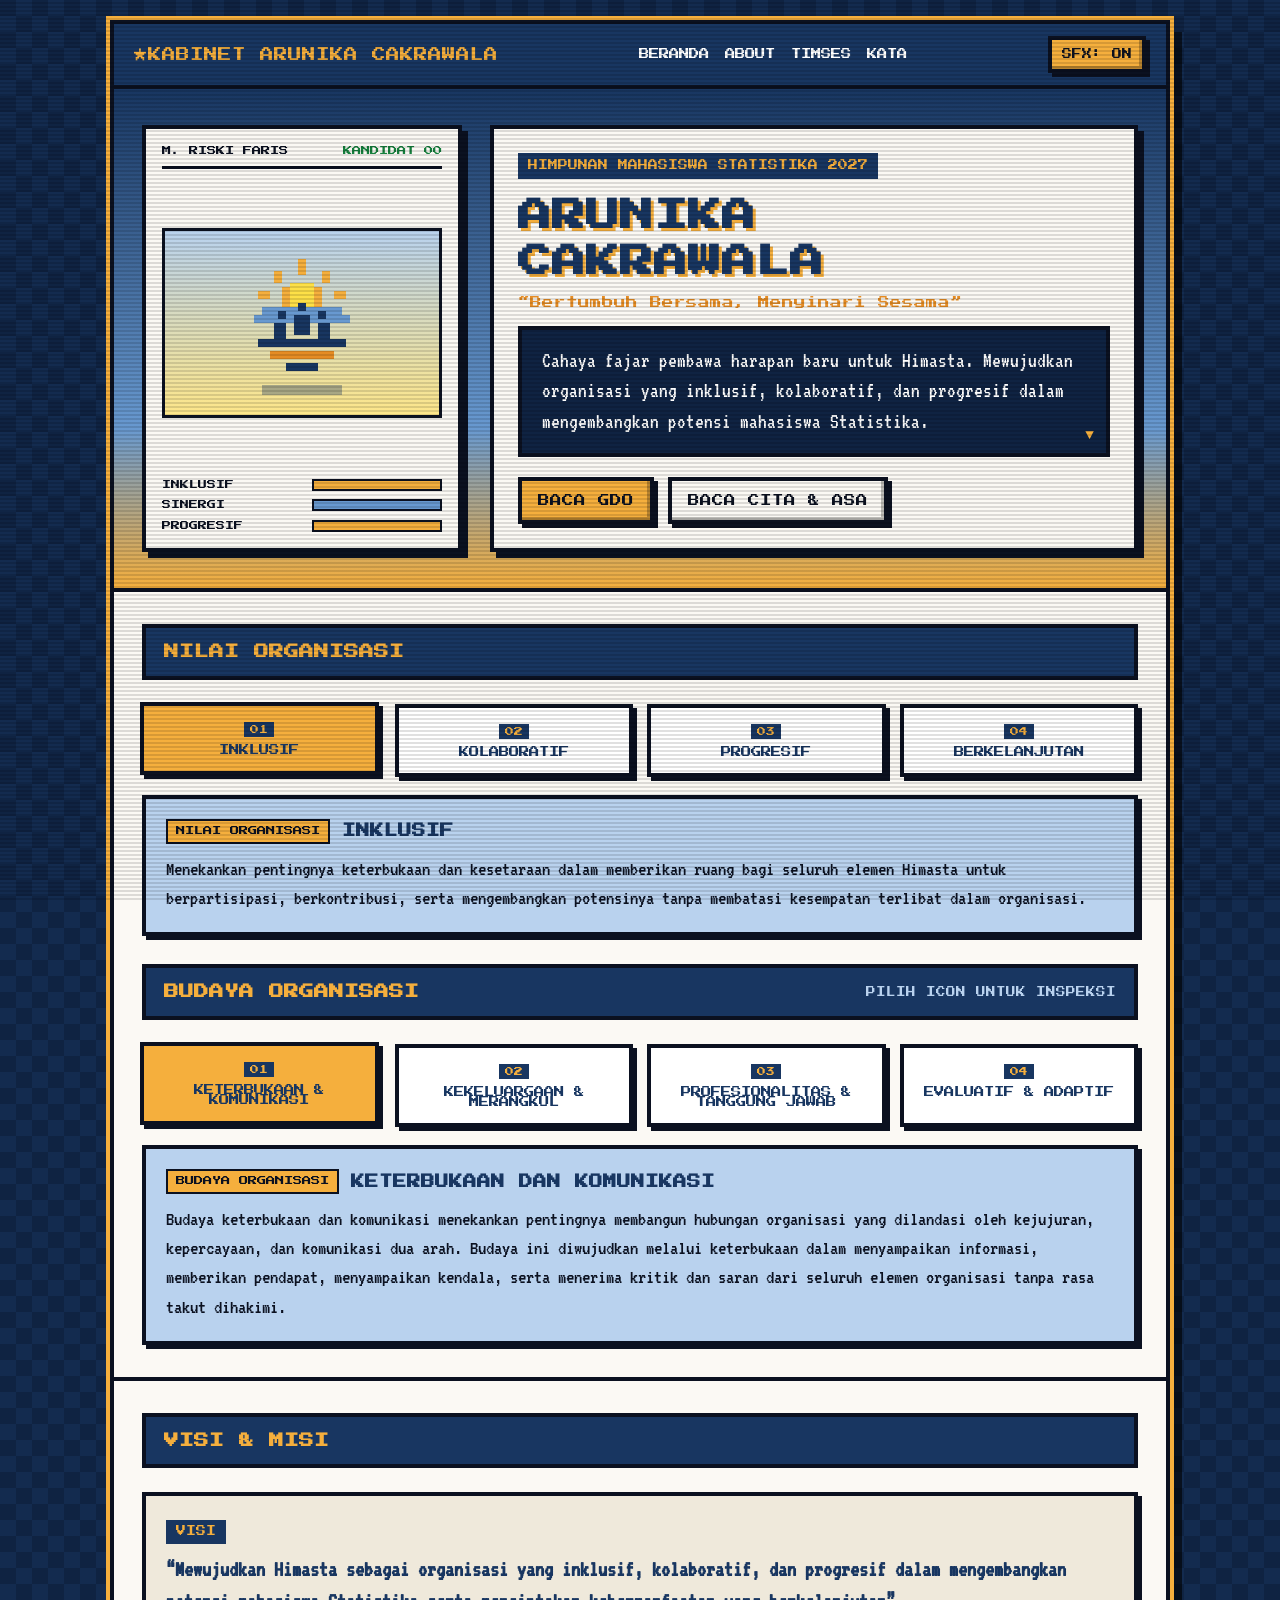
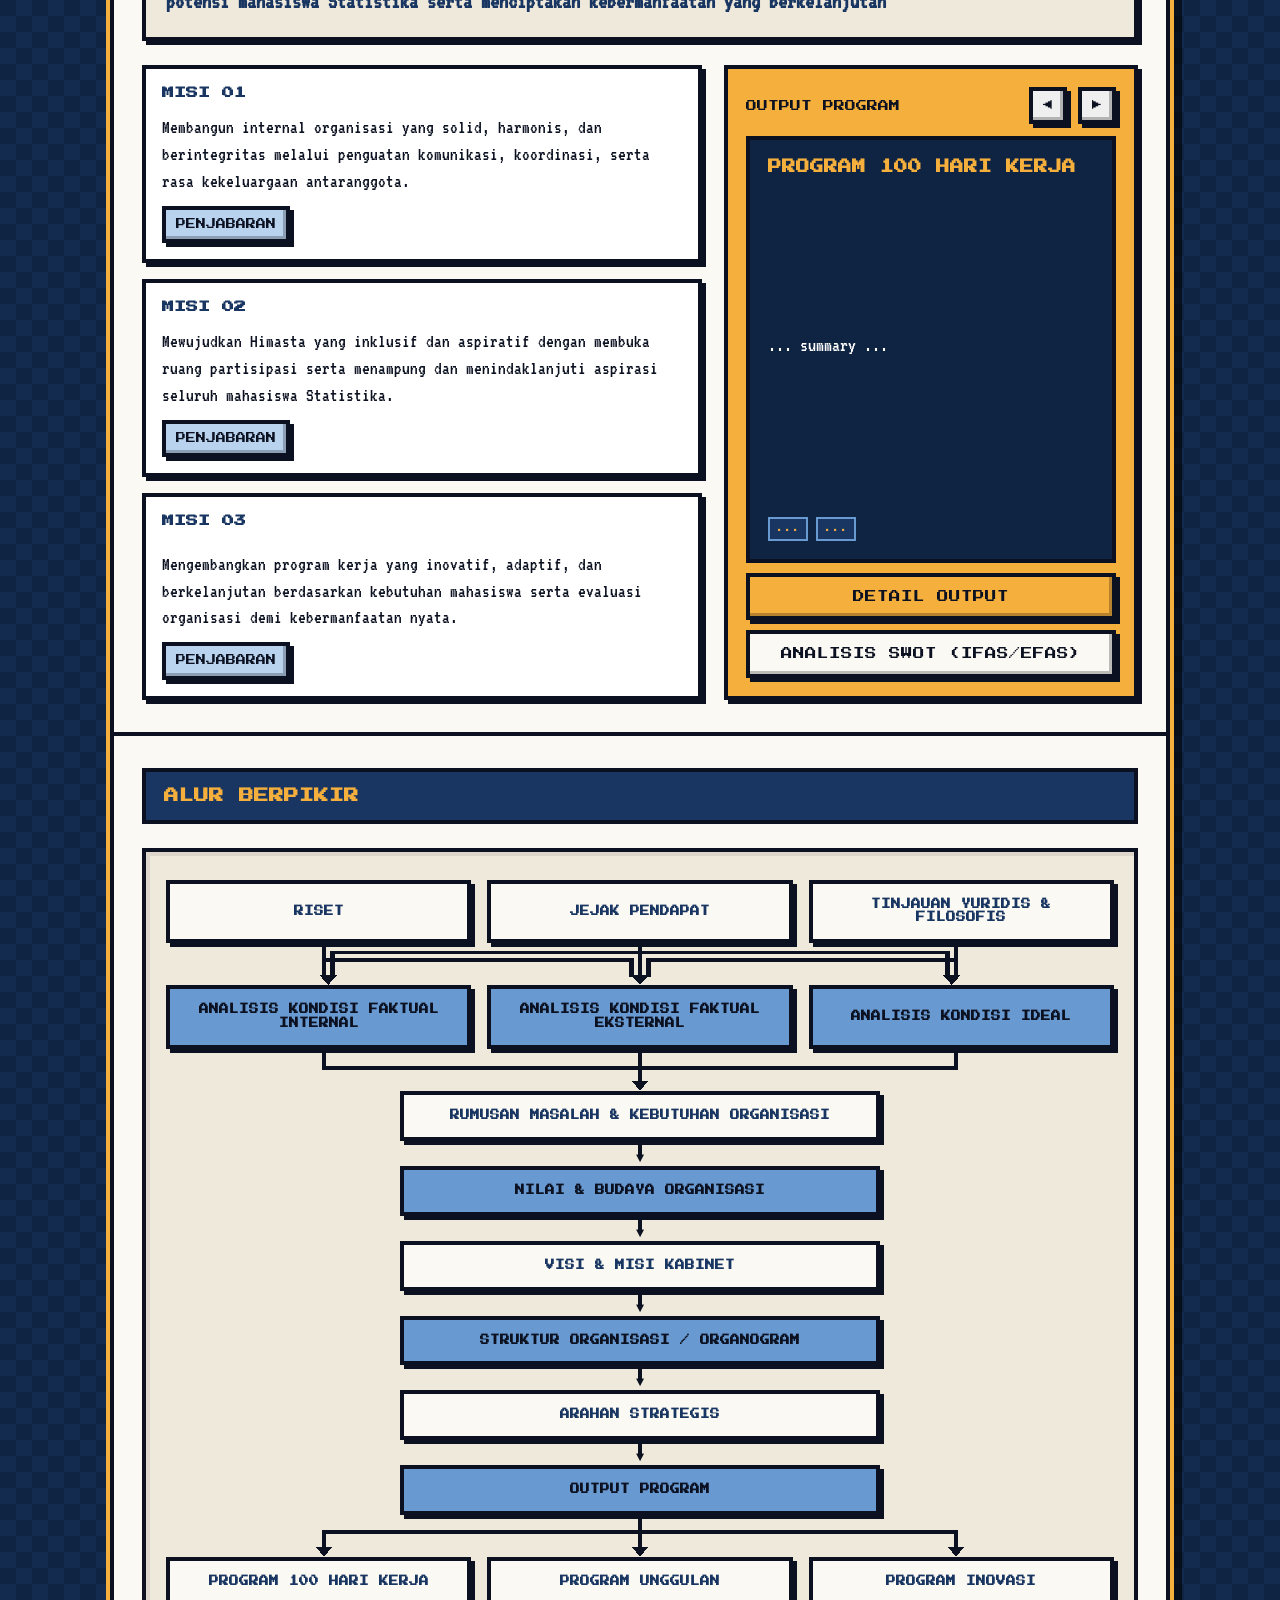
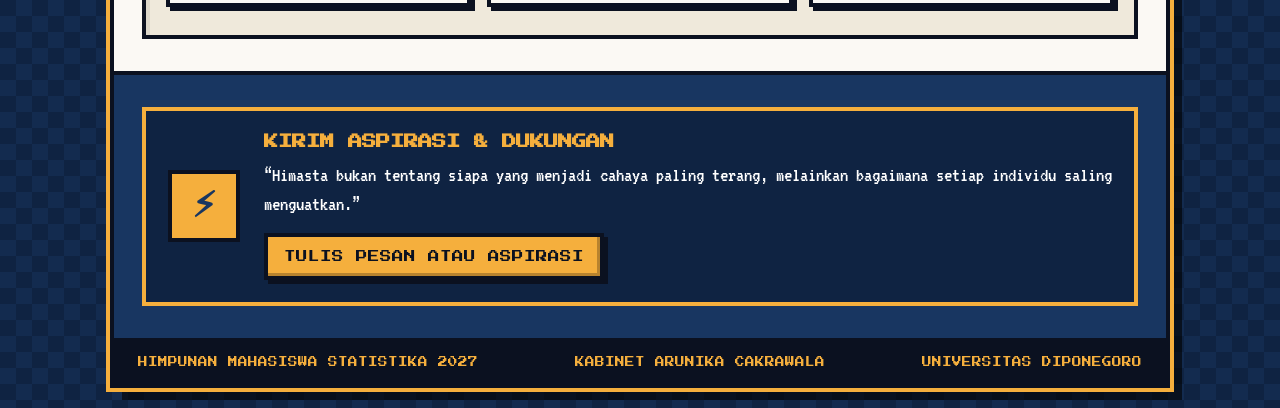
==== index.html @ c9c1fe0a "aspirasi box belum dikemanain" ====
<!DOCTYPE html>
<html lang="id">
<head>
    <meta charset="UTF-8">
    <meta name="viewport" content="width=device-width, initial-scale=1.0">
    <title>ARUNIKA CAKRAWALA | HIMASTA 2027</title>
    <link rel="preconnect" href="https://fonts.googleapis.com">
    <link rel="preconnect" href="https://fonts.gstatic.com" crossorigin>
    <link href="https://fonts.googleapis.com/css2?family=Press+Start+2P&family=VT323&display=swap" rel="stylesheet">
    <link rel="stylesheet" href="style.css">
</head>
<body>
    <div class="crt-overlay"></div>

    <div class="game-wrapper">
        <!-- top hud bar -->
        <header class="hud-bar">
            <div class="hud-brand">
                <span class="blink-star">★</span>KABINET ARUNIKA CAKRAWALA
            </div>
            <nav class="hud-nav">
                <a href="index.html" class="sfx-btn">BERANDA</a>
                <a href="about.html" class="sfx-btn">ABOUT</a>
                <a href="timses.html" class="sfx-btn">TIMSES</a>
                <a href="#" class="sfx-btn">KATA</a>
            </nav>
            <button id="soundToggle" class="pixel-btn btn-gold btn-xs sfx-btn">SFX: ON</button>
        </header>

        <!-- hero stage -->
        <section class="hero-stage">
            <div class="sky-stars"></div>
            
            <div class="hero-layout">
                <!-- left -->
                <div class="character-card pixel-box">
                    <div class="card-top-bar">
                        <span>M. RISKI FARIS</span>
                        <span class="hp-badge">KANDIDAT 00</span>
                    </div>
                    
                    <div class="sprite-arena">
                        <svg class="pixel-emblem" viewBox="0 0 32 32" shape-rendering="crispEdges" aria-label="Pixel Emblem Arunika Cakrawala">
                            <rect x="15" y="2" width="2" height="4" fill="#F5AF3D"/>
                            <rect x="9" y="5" width="2" height="3" fill="#F5AF3D"/>
                            <rect x="21" y="5" width="2" height="3" fill="#F5AF3D"/>
                            <rect x="5" y="10" width="3" height="2" fill="#F5AF3D"/>
                            <rect x="24" y="10" width="3" height="2" fill="#F5AF3D"/>
                            <rect x="11" y="9" width="10" height="7" fill="#F5AF3D"/>
                            <rect x="13" y="8" width="6" height="9" fill="#FDE047"/>
                            <rect x="6" y="14" width="20" height="2" fill="#6899D0"/>
                            <rect x="4" y="16" width="24" height="2" fill="#6899D0"/>
                            <rect x="15" y="13" width="2" height="2" fill="#183661"/>
                            <rect x="14" y="16" width="4" height="5" fill="#183661"/>
                            <rect x="10" y="15" width="2" height="2" fill="#183661"/>
                            <rect x="9" y="18" width="3" height="4" fill="#183661"/>
                            <rect x="20" y="15" width="2" height="2" fill="#183661"/>
                            <rect x="20" y="18" width="3" height="4" fill="#183661"/>
                            <rect x="5" y="22" width="22" height="2" fill="#183661"/>
                            <rect x="8" y="25" width="16" height="2" fill="#E58C24"/>
                            <rect x="12" y="28" width="8" height="2" fill="#183661"/>
                        </svg>
                        <div class="sprite-shadow"></div>
                    </div>

                    <div class="stat-bars">
                        <div class="stat-row">
                            <span>INKLUSIF</span>
                            <div class="bar-track"><div class="bar-fill gold" style="width: 100%"></div></div>
                        </div>
                        <div class="stat-row">
                            <span>SINERGI</span>
                            <div class="bar-track"><div class="bar-fill sky" style="width: 100%"></div></div>
                        </div>
                        <div class="stat-row">
                            <span>PROGRESIF</span>
                            <div class="bar-track"><div class="bar-fill gold" style="width: 100%"></div></div>
                        </div>
                    </div>
                </div>

                <!-- right -->
                <div class="hero-dialogue pixel-box">
                    <div class="quest-tag">HIMPUNAN MAHASISWA STATISTIKA 2027</div>
                    <h1 class="pixel-title">ARUNIKA<br>CAKRAWALA</h1>
                    <p class="pixel-subtitle">“Bertumbuh Bersama, Menyinari Sesama”</p>
                    
                    <div class="rpg-textbox">
                        <p id="typewriterText">
                            Cahaya fajar pembawa harapan baru untuk Himasta. Mewujudkan organisasi yang inklusif, kolaboratif, dan progresif dalam mengembangkan potensi mahasiswa Statistika.
                        </p>
                        <span class="dialogue-cursor">▼</span>
                    </div>

                    <div class="hero-cta-group">
                        <a href="#" class="pixel-btn btn-gold sfx-btn">BACA GDO</a>
                        <button id="openCitaBtn" class="pixel-btn btn-cream sfx-btn">BACA CITA &amp; ASA</button>
                    </div>
                </div>
            </div>
        </section>

        <!-- section 1: nilai organisais -->
        <section id="stats" class="game-section">
            <div class="section-banner">
                <h2>NILAI ORGANISASI</h2>
            </div>

            <div class="skill-grid">
                <button class="skill-slot active sfx-btn" data-skill="inklusif">
                    <span class="skill-lvl">01</span>
                    <span class="skill-name">INKLUSIF</span>
                </button>
                <button class="skill-slot sfx-btn" data-skill="kolaboratif">
                    <span class="skill-lvl">02</span>
                    <span class="skill-name">KOLABORATIF</span>
                </button>
                <button class="skill-slot sfx-btn" data-skill="progresif">
                    <span class="skill-lvl">03</span>
                    <span class="skill-name">PROGRESIF</span>
                </button>
                <button class="skill-slot sfx-btn" data-skill="keberlanjutan">
                    <span class="skill-lvl">04</span>
                    <span class="skill-name">BERKELANJUTAN</span>
                </button>
            </div>

            <div class="inspector-panel pixel-box-inner">
                <div class="inspector-header">
                    <span class="badge-gold">NILAI ORGANISASI</span>
                    <h3 id="skillTitle">INKLUSIF</h3>
                </div>
                <p id="skillDesc">
                    Menekankan pentingnya keterbukaan dan kesetaraan dalam memberikan ruang bagi seluruh elemen Himasta untuk berpartisipasi, berkontribusi, serta mengembangkan potensinya tanpa membatasi kesempatan terlibat dalam organisasi.
                </p>
            </div>

            <!-- budaya organisasi -->
            <div class="section-banner" style="margin-top: 28px;">
                <h2>BUDAYA ORGANISASI</h2>
                <span>PILIH ICON UNTUK INSPEKSI</span>
            </div>
            
            <div class="skill-grid" id="budayaGrid">
                <button class="skill-slot active sfx-btn" data-budaya="keterbukaan">
                    <span class="skill-lvl">01</span>
                    <span class="skill-name">KETERBUKAAN &amp; KOMUNIKASI</span>
                </button>
                <button class="skill-slot sfx-btn" data-budaya="kekeluargaan">
                    <span class="skill-lvl">02</span>
                    <span class="skill-name">KEKELUARGAAN &amp; MERANGKUL</span>
                </button>
                <button class="skill-slot sfx-btn" data-budaya="profesionalitas">
                    <span class="skill-lvl">03</span>
                    <span class="skill-name">PROFESIONALITAS &amp; TANGGUNG JAWAB</span>
                </button>
                <button class="skill-slot sfx-btn" data-budaya="evaluatif">
                    <span class="skill-lvl">04</span>
                    <span class="skill-name">EVALUATIF &amp; ADAPTIF</span>
                </button>
            </div>
            
            <!-- lihat budaya -->
            <div class="inspector-panel pixel-box-inner" style="margin-bottom: 0;">
                <div class="inspector-header">
                    <span class="badge-gold">BUDAYA ORGANISASI</span>
                    <h3 id="budayaTitle">KETERBUKAAN DAN KOMUNIKASI</h3>
                </div>
                <p id="budayaDesc">
                    Budaya keterbukaan dan komunikasi menekankan pentingnya membangun hubungan organisasi yang dilandasi oleh kejujuran, kepercayaan, dan komunikasi dua arah. Budaya ini diwujudkan melalui keterbukaan dalam menyampaikan informasi, memberikan pendapat, menyampaikan kendala, serta menerima kritik dan saran dari seluruh elemen organisasi tanpa rasa takut dihakimi.
                </p>
            </div>

        </section>

        <!-- section 2: visi dan misi -->
        <section id="quests" class="game-section">
            <div class="section-banner">
                <h2>VISI &amp; MISI</h2>
            </div>

            <div class="visi-banner pixel-box-inner">
                <span class="badge-navy">VISI</span>
                <p>
                    “Mewujudkan Himasta sebagai organisasi yang inklusif, kolaboratif, dan progresif dalam mengembangkan potensi mahasiswa Statistika serta menciptakan kebermanfaatan yang berkelanjutan”
                </p>
            </div>

            <div class="quest-split">
                <div class="misi-list">
                    <div class="quest-item pixel-box-inner">
                        <div class="quest-top">
                            <h4>MISI 01</h4>
                        </div>
                        <p>Membangun internal organisasi yang solid, harmonis, dan berintegritas melalui penguatan komunikasi, koordinasi, serta rasa kekeluargaan antaranggota.</p>
                        <button class="pixel-btn btn-sky btn-xs sfx-btn btn-misi-detail" data-misi="0">PENJABARAN</button>
                    </div>

                    <div class="quest-item pixel-box-inner">
                        <div class="quest-top">
                            <h4>MISI 02</h4>
                        </div>
                        <p>Mewujudkan Himasta yang inklusif dan aspiratif dengan membuka ruang partisipasi serta menampung dan menindaklanjuti aspirasi seluruh mahasiswa Statistika.</p>
                        <button class="pixel-btn btn-sky btn-xs sfx-btn btn-misi-detail" data-misi="1">PENJABARAN</button>
                    </div>

                    <div class="quest-item pixel-box-inner">
                        <div class="quest-top">
                            <div class="quest-top">
                                <h4>MISI 03</h4>
                            </div>
                        </div>
                        <p>Mengembangkan program kerja yang inovatif, adaptif, dan berkelanjutan berdasarkan kebutuhan mahasiswa serta evaluasi organisasi demi kebermanfaatan nyata.</p>
                        <button class="pixel-btn btn-sky btn-xs sfx-btn btn-misi-detail" data-misi="2">PENJABARAN</button>
                    </div>
                </div>

                <div class="program-console pixel-box-inner">
                    <div class="console-header">
                        <span>OUTPUT PROGRAM</span>
                        <div class="console-arrows">
                            <button id="prevProg" class="pixel-btn btn-xs sfx-btn">◀</button>
                            <button id="nextProg" class="pixel-btn btn-xs sfx-btn">▶</button>
                        </div>
                    </div>

                    <div class="console-screen">
                        <h3 id="progName">PROGRAM 100 HARI KERJA</h3>
                        <p id="progSummary">
                            ... summary ...
                        </p>
                        <div class="prog-rewards" id="progRewards">
                            <span>...</span>
                            <span>...</span>
                        </div>
                    </div>

                    <div class="console-actions">
                        <button id="openProgDetail" class="pixel-btn btn-gold btn-full sfx-btn">DETAIL OUTPUT</button>
                        <button id="openSwotModal" class="pixel-btn btn-cream btn-full sfx-btn">ANALISIS SWOT (IFAS/EFAS)</button>
                    </div>
                </div>
            </div>
        </section>

        <!-- section 3: alur berpikir -->
        <section id="lore" class="game-section">
            <div class="section-banner">
                <h2>ALUR BERPIKIR</h2>
            </div>
        
            <div class="flowchart-wrapper">
                <!-- level 1: sumber input -->
                <div class="flow-row-3">
                    <div class="flow-node node-cream">
                        <h4>RISET</h4>
                    </div>
                    <div class="flow-node node-cream">
                        <h4>JEJAK PENDAPAT</h4>
                    </div>
                    <div class="flow-node node-cream">
                        <h4>TINJAUAN YURIDIS &amp; FILOSOFIS</h4>
                    </div>
                </div>
        
                <!-- connector 1: garis bercabang -->
                <div class="svg-connector-box desktop-only">
                    <svg viewBox="0 0 900 44" preserveAspectRatio="none" shape-rendering="crispEdges">
                        <path d="M150 0 V36" stroke="#0B1120" stroke-width="4" fill="none"/>
                        <path d="M150 18 H442 V36" stroke="#0B1120" stroke-width="4" fill="none"/>
                        <path d="M450 0 V36" stroke="#0B1120" stroke-width="4" fill="none"/>
                        <path d="M450 10 H158 V36" stroke="#0B1120" stroke-width="4" fill="none"/>
                        <path d="M450 10 H742 V36" stroke="#0B1120" stroke-width="4" fill="none"/>
                        <path d="M750 0 V36" stroke="#0B1120" stroke-width="4" fill="none"/>
                        <path d="M750 18 H458 V36" stroke="#0B1120" stroke-width="4" fill="none"/>
        
                        <polygon points="146,34 162,34 154,44" fill="#0B1120"/>
                        <polygon points="442,34 458,34 450,44" fill="#0B1120"/>
                        <polygon points="738,34 754,34 746,44" fill="#0B1120"/>
                    </svg>
                </div>
                <div class="mobile-arrow">▼</div>
        
                <!-- level 2: analisis kondisi -->
                <div class="flow-row-3">
                    <div class="flow-node node-navy">
                        <h4>ANALISIS KONDISI FAKTUAL INTERNAL</h4>
                    </div>
                    <div class="flow-node node-navy">
                        <h4>ANALISIS KONDISI FAKTUAL EKSTERNAL</h4>
                    </div>
                    <div class="flow-node node-navy">
                        <h4>ANALISIS KONDISI IDEAL</h4>
                    </div>
                </div>
        
                <!-- connector 2 -->
                <div class="svg-connector-box desktop-only">
                    <svg viewBox="0 0 900 40" preserveAspectRatio="none" shape-rendering="crispEdges">
                        <path d="M150 0 V18 H750 V0" stroke="#0B1120" stroke-width="4" fill="none"/>
                        <path d="M450 0 V32" stroke="#0B1120" stroke-width="4" fill="none"/>
                        <polygon points="442,30 458,30 450,40" fill="#0B1120"/>
                    </svg>
                </div>
                <div class="mobile-arrow">▼</div>
        
                <!-- level 3 - 8: alur vertikal -->
                <div class="flow-column-center">
                    <div class="flow-node node-cream node-wide">
                        <h4>RUMUSAN MASALAH &amp; KEBUTUHAN ORGANISASI</h4>
                    </div>
                    <div class="stem-arrow">
                        <div class="stem-line"></div>
                        <div class="stem-head">▼</div>
                    </div>
        
                    <div class="flow-node node-navy node-wide">
                        <h4>NILAI &amp; BUDAYA ORGANISASI</h4>
                    </div>
                    <div class="stem-arrow">
                        <div class="stem-line"></div>
                        <div class="stem-head">▼</div>
                    </div>
        
                    <div class="flow-node node-cream node-wide">
                        <h4>VISI &amp; MISI KABINET</h4>
                    </div>
                    <div class="stem-arrow">
                        <div class="stem-line"></div>
                        <div class="stem-head">▼</div>
                    </div>
        
                    <div class="flow-node node-navy node-wide">
                        <h4>STRUKTUR ORGANISASI / ORGANOGRAM</h4>
                    </div>
                    <div class="stem-arrow">
                        <div class="stem-line"></div>
                        <div class="stem-head">▼</div>
                    </div>
        
                    <div class="flow-node node-cream node-wide">
                        <h4>ARAHAN STRATEGIS</h4>
                    </div>
                    <div class="stem-arrow">
                        <div class="stem-line"></div>
                        <div class="stem-head">▼</div>
                    </div>
        
                    <div class="flow-node node-navy node-wide">
                        <h4>OUTPUT PROGRAM</h4>
                    </div>
                </div>
        
                <!-- connector 3 -->
                <div class="svg-connector-box desktop-only">
                    <svg viewBox="0 0 900 40" preserveAspectRatio="none" shape-rendering="crispEdges">
                        <path d="M450 0 V32" stroke="#0B1120" stroke-width="4" fill="none"/>
                        <path d="M150 32 V16 H750 V32" stroke="#0B1120" stroke-width="4" fill="none"/>
                        <polygon points="142,30 158,30 150,40" fill="#0B1120"/>
                        <polygon points="442,30 458,30 450,40" fill="#0B1120"/>
                        <polygon points="742,30 758,30 750,40" fill="#0B1120"/>
                    </svg>
                </div>
                <div class="mobile-arrow">▼</div>
        
                <!-- level 9: output program -->
                <div class="flow-row-3">
                    <div class="flow-node node-cream">
                        <h4>PROGRAM 100 HARI KERJA</h4>
                    </div>
                    <div class="flow-node node-cream">
                        <h4>PROGRAM UNGGULAN</h4>
                    </div>
                    <div class="flow-node node-cream">
                        <h4>PROGRAM INOVASI</h4>
                    </div>
                </div>
            </div>
        </section>

        <!-- section 4: kotak aspirasi -->
        <section id="tavern" class="tavern-section">
            <div class="tavern-box">
                <div class="tavern-npc">
                    <div class="npc-avatar">⚡︎</div>
                </div>
                <div class="tavern-content">
                    <h2>KIRIM ASPIRASI &amp; DUKUNGAN</h2>
                    <p>“Himasta bukan tentang siapa yang menjadi cahaya paling terang, melainkan bagaimana setiap individu saling menguatkan.”</p>
                    <button id="openAspirasiModal" class="pixel-btn btn-gold sfx-btn">TULIS PESAN ATAU ASPIRASI</button>
                </div>
            </div>
        </section>

        <!-- footer -->
        <footer class="game-footer">
            <span>HIMPUNAN MAHASISWA STATISTIKA 2027</span>
            <span>KABINET ARUNIKA CAKRAWALA</span>
            <span>UNIVERSITAS DIPONEGORO</span>
        </footer>
    </div>

    <!-- dialog -->
    <div id="retroModal" class="modal-backdrop">
        <div class="modal-window pixel-box">
            <div class="modal-titlebar">
                <span id="modalHeading">SYSTEM_INFO</span>
                <button id="closeModal" class="pixel-btn btn-gold btn-xs sfx-btn">X</button>
            </div>
            <div id="modalContent" class="modal-content"></div>
        </div>
    </div>

    <script src="script.js"></script>
</body>
</html>
---- style.css ----
:root {
    --navy-dark: #0F2342;
    --navy-main: #183661;
    --sky-blue: #6899D0;
    --sky-light: #B9D2EE;
    --gold-bright: #F5AF3D;
    --gold-amber: #E58C24;
    --cream-bg: #FBF9F4;
    --cream-shade: #EFE9DB;
    --pixel-black: #0B1120;
    --white: #FFFFFF;
}

* {
    box-sizing: border-box;
    margin: 0;
    padding: 0;
}

body {
    background-color: var(--navy-dark);
    background-image: 
        linear-gradient(45deg, #132B4F 25%, transparent 25%), 
        linear-gradient(-45deg, #132B4F 25%, transparent 25%), 
        linear-gradient(45deg, transparent 75%, #132B4F 75%), 
        linear-gradient(-45deg, transparent 75%, #132B4F 75%);
    background-size: 32px 32px;
    background-position: 0 0, 0 16px, 16px -16px, -16px 0;
    color: var(--pixel-black);
    font-family: 'VT323', monospace;
    font-size: 20px;
    line-height: 1.4;
    padding: 20px 12px;
}

h1, h2, h3, h4, .hud-brand, .pixel-btn, .node-badge, .quest-id {
    font-family: 'Press Start 2P', monospace;
    line-height: 1.35;
}

.crt-overlay {
    pointer-events: none;
    position: fixed;
    inset: 0;
    background: linear-gradient(rgba(18, 16, 16, 0) 50%, rgba(0, 0, 0, 0.12) 50%);
    background-size: 100% 4px;
    z-index: 999;
}

.game-wrapper {
    max-width: 1060px;
    margin: 0 auto;
    background-color: var(--cream-bg);
    border: 4px solid var(--pixel-black);
    box-shadow: 0 0 0 4px var(--gold-bright), 12px 12px 0px rgba(0, 0, 0, 0.6);
}

.pixel-box {
    border: 4px solid var(--pixel-black);
    box-shadow: 6px 6px 0px var(--pixel-black);
    background-color: var(--cream-bg);
}

.pixel-box-inner {
    border: 4px solid var(--pixel-black);
    box-shadow: 4px 4px 0px var(--pixel-black);
    background-color: var(--white);
}

.pixel-btn {
    display: inline-block;
    font-size: 0.72rem;
    padding: 12px 16px;
    border: 4px solid var(--pixel-black);
    box-shadow: inset -3px -3px 0px rgba(0,0,0,0.25), 4px 4px 0px var(--pixel-black);
    color: var(--pixel-black);
    text-decoration: none;
    cursor: pointer;
    text-transform: uppercase;
}

.pixel-btn:hover {
    filter: brightness(1.06);
    transform: translate(-1px, -1px);
}

.pixel-btn:active {
    transform: translate(3px, 3px);
    box-shadow: none;
}

.btn-gold { background-color: var(--gold-bright); }
.btn-cream { background-color: var(--cream-bg); }
.btn-sky { background-color: var(--sky-light); }
.btn-xs { font-size: 0.62rem; padding: 8px 10px; }
.btn-full { width: 100%; text-align: center; margin-top: 10px; }

.hud-bar {
    display: flex;
    justify-content: space-between;
    align-items: center;
    background-color: var(--navy-main);
    color: var(--white);
    padding: 12px 20px;
    border-bottom: 4px solid var(--pixel-black);
    flex-wrap: wrap;
    gap: 12px;
}

.hud-brand {
    font-size: 0.85rem;
    color: var(--gold-bright);
}

.blink-star {
    animation: blink 1s steps(2, start) infinite;
}

@keyframes blink {
    to { visibility: hidden; }
}

.hud-nav {
    display: flex;
    gap: 16px;
    flex-wrap: wrap;
}

.hud-nav a {
    color: var(--white);
    text-decoration: none;
    font-family: 'Press Start 2P', monospace;
    font-size: 0.65rem;
}

.hud-nav a:hover {
    color: var(--gold-bright);
}

.hero-stage {
    background: linear-gradient(180deg, var(--navy-main) 0%, var(--sky-blue) 68%, var(--gold-bright) 100%);
    padding: 36px 28px;
    border-bottom: 4px solid var(--pixel-black);
    position: relative;
}

.hero-layout {
    display: grid;
    grid-template-columns: 320px 1fr;
    gap: 28px;
    align-items: stretch;
}

.character-card {
    padding: 16px;
    display: flex;
    flex-direction: column;
    justify-content: space-between;
    background-color: var(--cream-bg);
}

.card-top-bar {
    display: flex;
    justify-content: space-between;
    font-family: 'Press Start 2P', monospace;
    font-size: 0.58rem;
    border-bottom: 3px solid var(--pixel-black);
    padding-bottom: 8px;
    margin-bottom: 12px;
}

.hp-badge {
    color: #15803D;
}

.sprite-arena {
    background: linear-gradient(180deg, #B9D2EE 0%, #FDE68A 100%);
    border: 3px solid var(--pixel-black);
    height: 190px;
    display: flex;
    flex-direction: column;
    align-items: center;
    justify-content: center;
    position: relative;
    margin-bottom: 14px;
}

.pixel-emblem {
    width: 128px;
    height: 128px;
    animation: floatSprite 2.2s ease-in-out infinite;
}

@keyframes floatSprite {
    0%, 100% { transform: translateY(0px); }
    50% { transform: translateY(-8px); }
}

.sprite-shadow {
    width: 80px;
    height: 10px;
    background-color: rgba(24, 54, 97, 0.35);
    margin-top: 6px;
}

.stat-bars {
    display: flex;
    flex-direction: column;
    gap: 8px;
}

.stat-row {
    display: flex;
    justify-content: space-between;
    align-items: center;
    font-family: 'Press Start 2P', monospace;
    font-size: 0.56rem;
}

.bar-track {
    width: 130px;
    height: 12px;
    border: 2px solid var(--pixel-black);
    background-color: var(--cream-shade);
}

.bar-fill {
    height: 100%;
}

.bar-fill.gold { background-color: var(--gold-bright); }
.bar-fill.sky { background-color: var(--sky-blue); }

.hero-dialogue {
    padding: 24px;
    display: flex;
    flex-direction: column;
    justify-content: space-between;
}

.quest-tag {
    display: inline-block;
    background-color: var(--navy-main);
    color: var(--gold-bright);
    font-family: 'Press Start 2P', monospace;
    font-size: 0.62rem;
    padding: 6px 10px;
    margin-bottom: 14px;
    align-self: flex-start;
}

.pixel-title {
    font-size: 2.1rem;
    color: var(--navy-main);
    text-shadow: 3px 3px 0px var(--gold-bright);
    margin-bottom: 10px;
}

.pixel-subtitle {
    font-family: 'Press Start 2P', monospace;
    font-size: 0.72rem;
    color: var(--gold-amber);
    margin-bottom: 16px;
}

.rpg-textbox {
    background-color: var(--navy-dark);
    color: var(--white);
    border: 4px solid var(--pixel-black);
    padding: 16px 20px;
    font-size: 1.35rem;
    position: relative;
    margin-bottom: 20px;
}

.dialogue-cursor {
    position: absolute;
    bottom: 8px;
    right: 12px;
    color: var(--gold-bright);
    font-size: 0.9rem;
    animation: blink 0.8s steps(2, start) infinite;
}

.hero-cta-group {
    display: flex;
    flex-wrap: wrap;
    gap: 14px;
}

.game-section {
    padding: 32px 28px;
    border-bottom: 4px solid var(--pixel-black);
}

.section-banner {
    background-color: var(--navy-main);
    color: var(--white);
    border: 4px solid var(--pixel-black);
    padding: 14px 18px;
    margin-bottom: 24px;
    display: flex;
    justify-content: space-between;
    align-items: center;
    flex-wrap: wrap;
    gap: 10px;
}

.section-banner h2 {
    font-size: 0.92rem;
    color: var(--gold-bright);
}

.section-banner span {
    font-family: 'Press Start 2P', monospace;
    font-size: 0.6rem;
    color: var(--sky-light);
}

.skill-grid {
    display: grid;
    grid-template-columns: repeat(4, 1fr);
    gap: 14px;
    margin-bottom: 18px;
}

.skill-slot {
    background-color: var(--white);
    border: 4px solid var(--pixel-black);
    box-shadow: 4px 4px 0px var(--pixel-black);
    padding: 16px 10px;
    text-align: center;
    cursor: pointer;
    display: flex;
    flex-direction: column;
    align-items: center;
    gap: 8px;
}

.skill-slot:hover,
.skill-slot.active {
    background-color: var(--gold-bright);
    transform: translate(-2px, -2px);
}

.pixel-icon {
    font-size: 1.8rem;
}

.skill-name {
    font-family: 'Press Start 2P', monospace;
    font-size: 0.65rem;
    color: var(--navy-main);
}

.skill-lvl {
    background-color: var(--navy-main);
    color: var(--gold-bright);
    font-family: 'Press Start 2P', monospace;
    font-size: 0.55rem;
    padding: 3px 6px;
}

.inspector-panel {
    padding: 20px;
    background-color: var(--sky-light);
    margin-bottom: 26px;
}

.inspector-header {
    display: flex;
    align-items: center;
    gap: 12px;
    margin-bottom: 10px;
    flex-wrap: wrap;
}

.badge-gold {
    background-color: var(--gold-bright);
    border: 2px solid var(--pixel-black);
    font-family: 'Press Start 2P', monospace;
    font-size: 0.58rem;
    padding: 4px 8px;
}

.inspector-header h3 {
    font-size: 0.85rem;
    color: var(--navy-main);
}

.inspector-panel p {
    font-size: 1.3rem;
}

.buff-header h3 {
    font-size: 0.82rem;
    color: var(--navy-main);
    margin-bottom: 14px;
}

.buff-grid {
    display: grid;
    grid-template-columns: repeat(4, 1fr);
    gap: 14px;
}

.buff-card {
    background-color: var(--white);
    border: 3px solid var(--pixel-black);
    padding: 14px;
}

.buff-tag {
    display: inline-block;
    background-color: var(--navy-main);
    color: var(--white);
    font-family: 'Press Start 2P', monospace;
    font-size: 0.55rem;
    padding: 3px 6px;
    margin-bottom: 8px;
}

.buff-card h4 {
    font-size: 0.68rem;
    color: var(--navy-main);
    margin-bottom: 8px;
}

.buff-card p {
    font-size: 1.15rem;
    line-height: 1.3;
}

.visi-banner {
    padding: 20px;
    background-color: var(--cream-shade);
    margin-bottom: 24px;
}

.badge-navy {
    display: inline-block;
    background-color: var(--navy-main);
    color: var(--gold-bright);
    font-family: 'Press Start 2P', monospace;
    font-size: 0.62rem;
    padding: 5px 10px;
    margin-bottom: 10px;
}

.visi-banner p {
    font-size: 1.4rem;
    font-weight: bold;
    color: var(--navy-main);
}

.quest-split {
    display: grid;
    grid-template-columns: 1.15fr 0.85fr;
    gap: 22px;
}

.misi-list {
    display: flex;
    flex-direction: column;
    gap: 16px;
}

.quest-item {
    padding: 16px;
}

.quest-top {
    display: flex;
    justify-content: space-between;
    margin-bottom: 8px;
}

.quest-id {
    font-size: 0.62rem;
    color: var(--gold-amber);
}

.quest-status {
    background-color: var(--gold-bright);
    border: 2px solid var(--pixel-black);
    font-family: 'Press Start 2P', monospace;
    font-size: 0.55rem;
    padding: 2px 6px;
}

.quest-item h4 {
    font-size: 0.75rem;
    color: var(--navy-main);
    margin-bottom: 6px;
}

.quest-item p {
    font-size: 1.2rem;
    margin-bottom: 10px;
}

.program-console {
    padding: 18px;
    background-color: var(--gold-bright);
    display: flex;
    flex-direction: column;
    justify-content: space-between;
}

.console-header {
    display: flex;
    justify-content: space-between;
    align-items: center;
    font-family: 'Press Start 2P', monospace;
    font-size: 0.68rem;
    margin-bottom: 12px;
}

.console-screen {
    background-color: var(--navy-dark);
    color: var(--white);
    border: 4px solid var(--pixel-black);
    padding: 18px;
    flex-grow: 1;
    display: flex;
    flex-direction: column;
    justify-content: space-between;
}

.prog-tier {
    font-family: 'Press Start 2P', monospace;
    font-size: 0.56rem;
    color: var(--sky-light);
    margin-bottom: 10px;
}

.console-screen h3 {
    font-size: 0.85rem;
    color: var(--gold-bright);
    margin-bottom: 10px;
}

.console-screen p {
    font-size: 1.25rem;
    margin-bottom: 14px;
}

.prog-rewards {
    display: flex;
    flex-wrap: wrap;
    gap: 8px;
}

.prog-rewards span {
    background-color: var(--navy-main);
    border: 2px solid var(--sky-blue);
    font-family: 'Press Start 2P', monospace;
    font-size: 0.52rem;
    padding: 4px 6px;
    color: var(--gold-bright);
}


.node-badge {
    display: inline-block;
    background-color: var(--sky-blue);
    color: var(--white);
    font-size: 0.58rem;
    padding: 4px 8px;
    border: 2px solid var(--pixel-black);
    margin-bottom: 10px;
}

.tavern-section {
    padding: 32px 28px;
    background-color: var(--navy-main);
    color: var(--white);
    border-bottom: 4px solid var(--pixel-black);
}

.tavern-box {
    display: flex;
    align-items: center;
    gap: 24px;
    border: 4px solid var(--gold-bright);
    padding: 22px;
    background-color: var(--navy-dark);
}

.npc-avatar {
    width: 72px;
    height: 72px;
    background-color: var(--gold-bright);
    color: var(--navy-main);
    border: 4px solid var(--pixel-black);
    display: flex;
    align-items: center;
    justify-content: center;
    font-size: 2.2rem;
    font-weight: bold;
    flex-shrink: 0;
}

.tavern-content h2 {
    font-size: 0.9rem;
    color: var(--gold-bright);
    margin-bottom: 8px;
}

.tavern-content p {
    font-size: 1.3rem;
    margin-bottom: 14px;
}

.game-footer {
    background-color: var(--pixel-black);
    color: var(--gold-bright);
    padding: 14px 24px;
    display: flex;
    justify-content: space-between;
    font-family: 'Press Start 2P', monospace;
    font-size: 0.6rem;
    flex-wrap: wrap;
    gap: 10px;
}

.modal-backdrop {
    display: none;
    position: fixed;
    inset: 0;
    background-color: rgba(11, 17, 32, 0.85);
    z-index: 1000;
    align-items: center;
    justify-content: center;
    padding: 16px;
}

.modal-backdrop.active {
    display: flex;
}

.modal-window {
    max-width: 620px;
    width: 100%;
    max-height: 85vh;
    overflow-y: auto;
    background-color: var(--cream-bg);
}

.modal-titlebar {
    background-color: var(--navy-main);
    color: var(--gold-bright);
    padding: 12px 16px;
    border-bottom: 4px solid var(--pixel-black);
    display: flex;
    justify-content: space-between;
    align-items: center;
    font-family: 'Press Start 2P', monospace;
    font-size: 0.72rem;
}

.modal-content {
    padding: 20px;
    font-size: 1.3rem;
}

.modal-content p {
    margin-bottom: 12px;
}

.retro-input, .retro-textarea {
    width: 100%;
    border: 3px solid var(--pixel-black);
    padding: 10px;
    font-family: 'VT323', monospace;
    font-size: 1.25rem;
    margin-top: 6px;
    margin-bottom: 14px;
    background-color: var(--white);
}

@media (max-width: 860px) {
    .hero-layout,
    .quest-split {
        grid-template-columns: 1fr;
    }

    .skill-grid,
    .buff-grid {
        grid-template-columns: repeat(2, 1fr);
    }

    .map-nodes {
        flex-direction: column;
    }

    .map-arrow {
        transform: rotate(90deg);
        justify-content: center;
    }

    .pixel-title {
        font-size: 1.55rem;
    }
}

/* alur berpikir */
.flowchart-wrapper {
    background-color: var(--cream-shade);
    border: 4px solid var(--pixel-black);
    box-shadow: inset 4px 4px 0px rgba(0, 0, 0, 0.08);
    padding: 28px 20px;
}

.flow-row-3 {
    display: grid;
    grid-template-columns: repeat(3, 1fr);
    gap: 16px;
}

.flow-column-center {
    display: flex;
    flex-direction: column;
    align-items: center;
}

.flow-node {
    border: 4px solid var(--pixel-black);
    box-shadow: 4px 4px 0px var(--pixel-black);
    padding: 14px 12px;
    display: flex;
    align-items: center;
    justify-content: center;
    gap: 10px;
    text-align: center;
    background-color: var(--cream-bg);
    transition: transform 0.12s ease;
    position: relative;
    z-index: 2;
}

.flow-node:hover {
    transform: translate(-2px, -2px);
}

.flow-node h4 {
    font-family: 'Press Start 2P', monospace;
    font-size: 0.6rem;
    line-height: 1.45;
}

.node-icon {
    font-size: 1.3rem;
    flex-shrink: 0;
}

.node-wide {
    width: 100%;
    max-width: 480px;
}

/* Variasi Warna Node Sesuai Dokumen GDO */
.node-cream {
    background-color: var(--cream-bg);
    color: var(--navy-main);
}

.node-navy {
    background-color: var(--sky-blue);
    color: var(--pixel-black);
}

.node-gold {
    background-color: var(--gold-bright);
    color: var(--pixel-black);
}

/* SVG Connector Presisi */
.svg-connector-box {
    width: 100%;
    height: 42px;
    display: block;
    line-height: 0;
}

.svg-connector-box svg {
    width: 100%;
    height: 100%;
    display: block;
}

.stem-arrow {
    display: flex;
    flex-direction: column;
    align-items: center;
    margin: 0;
}

.stem-line {
    width: 4px;
    height: 14px;
    background-color: var(--pixel-black);
}

.stem-head {
    font-size: 0.85rem;
    line-height: 0.8;
    color: var(--pixel-black);
    margin-top: -2px;
    margin-bottom: 2px;
}

.mobile-arrow {
    display: none;
    text-align: center;
    font-size: 1rem;
    color: var(--pixel-black);
    padding: 4px 0;
}

/* mobile layout */
@media (max-width: 760px) {
    .flow-row-3 {
        grid-template-columns: 1fr;
        gap: 8px;
    }

    .desktop-only {
        display: none;
    }

    .mobile-arrow {
        display: block;
    }

    .flow-node h4 {
        font-size: 0.56rem;
    }
}
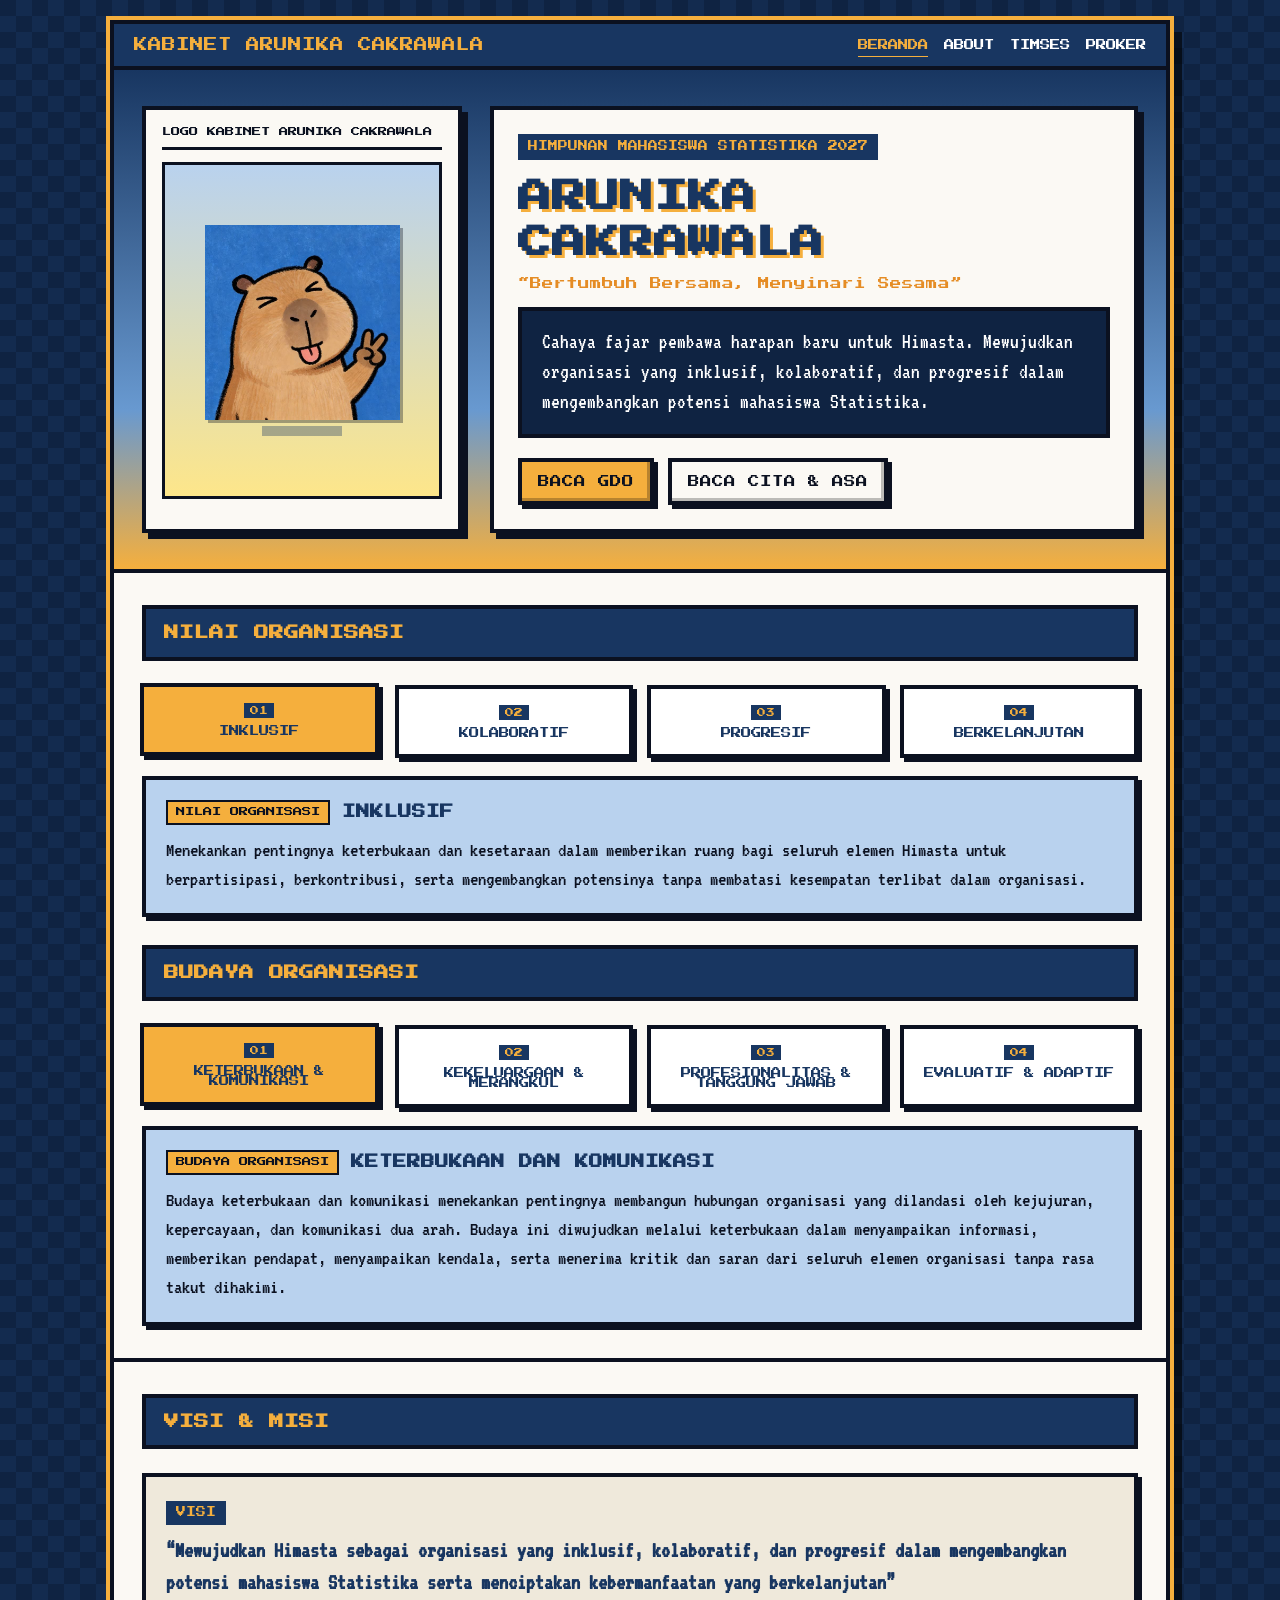
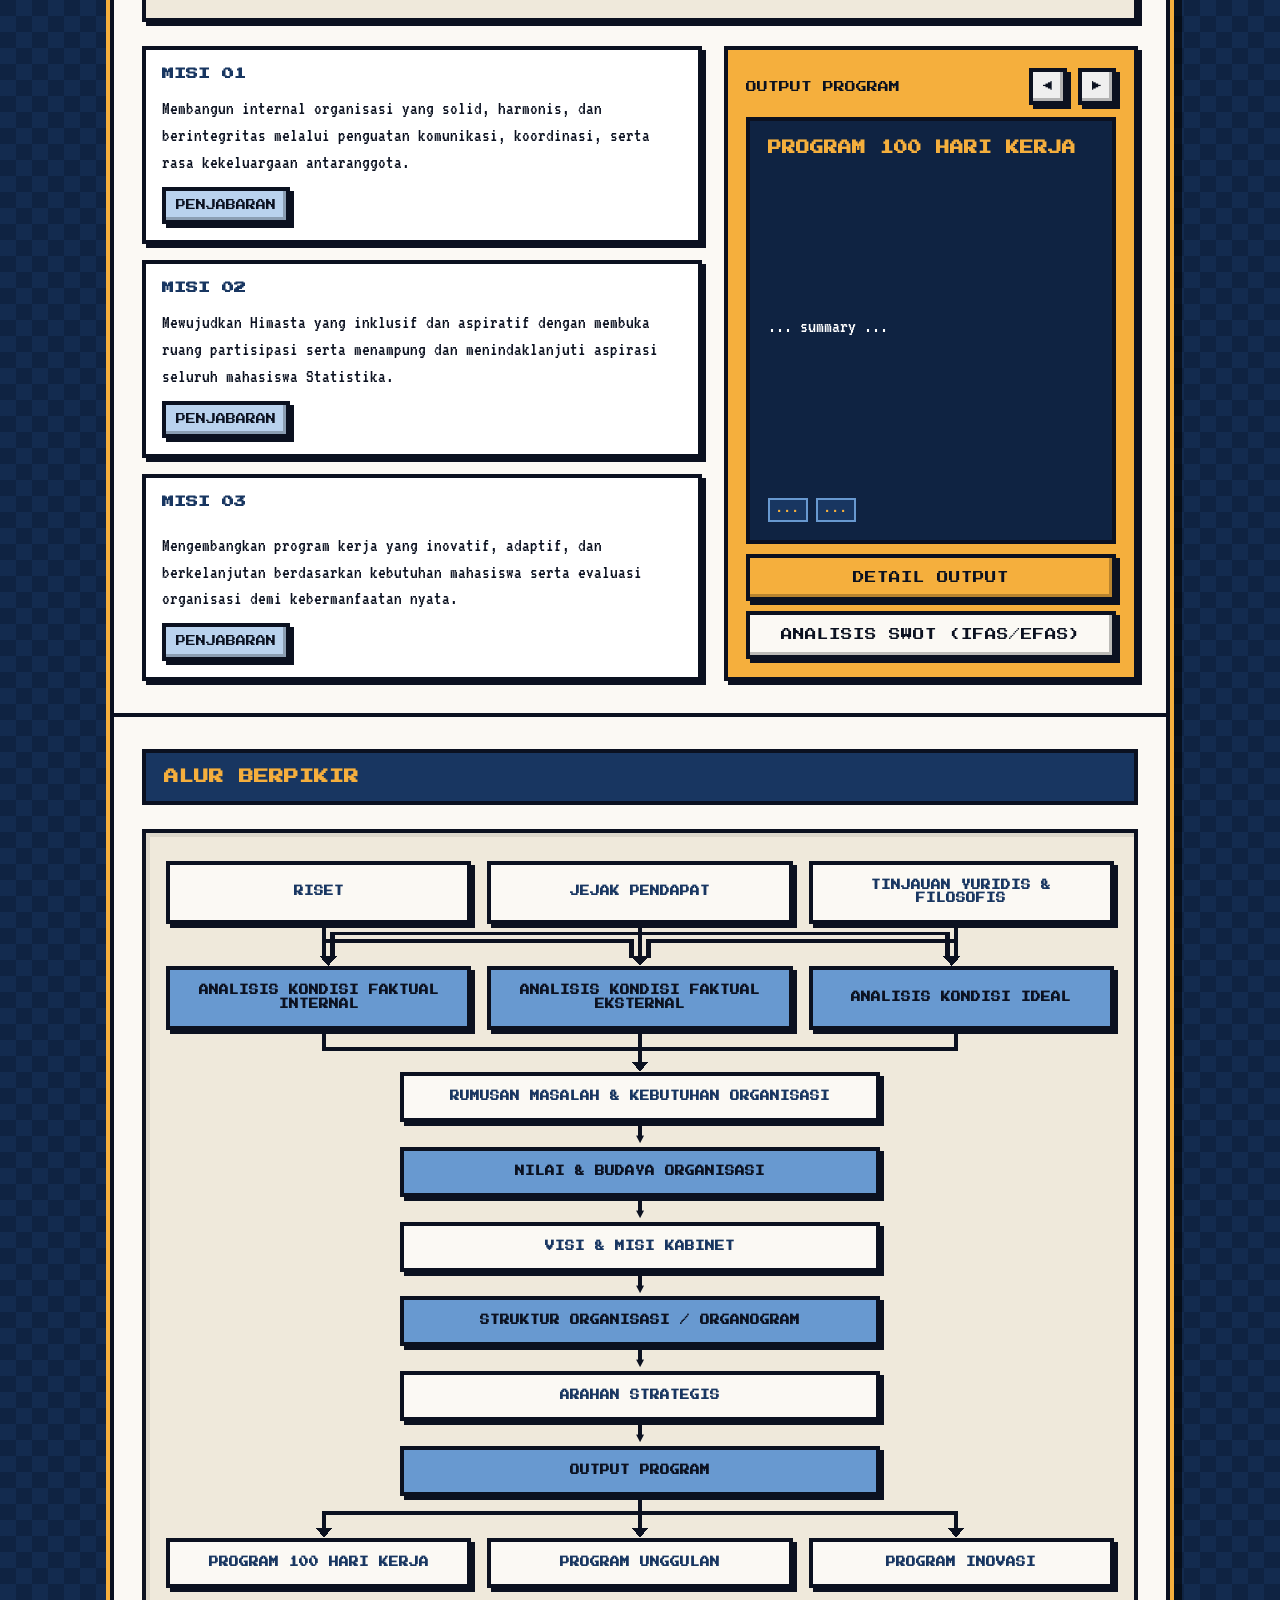
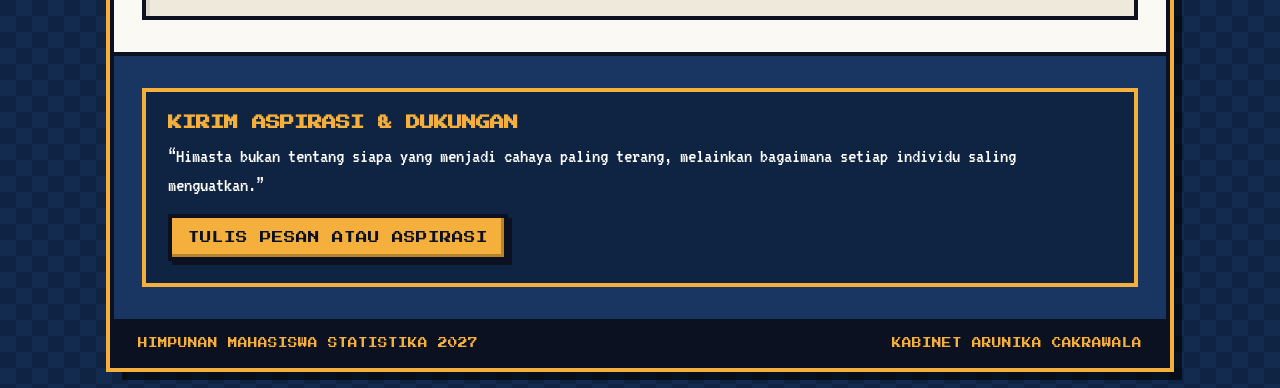
==== commit 5ebc7684: "template timses, about, proker" ====
--- a/index.html
+++ b/index.html
@@ -10,21 +10,18 @@
     <link rel="stylesheet" href="style.css">
 </head>
 <body>
-    <div class="crt-overlay"></div>
-
     <div class="game-wrapper">
         <!-- top hud bar -->
         <header class="hud-bar">
             <div class="hud-brand">
-                <span class="blink-star">★</span>KABINET ARUNIKA CAKRAWALA
+                KABINET ARUNIKA CAKRAWALA
             </div>
             <nav class="hud-nav">
-                <a href="index.html" class="sfx-btn">BERANDA</a>
-                <a href="about.html" class="sfx-btn">ABOUT</a>
-                <a href="timses.html" class="sfx-btn">TIMSES</a>
-                <a href="#" class="sfx-btn">KATA</a>
+                <a href="index.html" class="nav-active">BERANDA</a>
+                <a href="about.html">ABOUT</a>
+                <a href="timses.html">TIMSES</a>
+                <a href="proker.html">PROKER</a>
             </nav>
-            <button id="soundToggle" class="pixel-btn btn-gold btn-xs sfx-btn">SFX: ON</button>
         </header>
 
         <!-- hero stage -->
@@ -35,47 +32,11 @@
                 <!-- left -->
                 <div class="character-card pixel-box">
                     <div class="card-top-bar">
-                        <span>M. RISKI FARIS</span>
-                        <span class="hp-badge">KANDIDAT 00</span>
-                    </div>
-                    
-                    <div class="sprite-arena">
-                        <svg class="pixel-emblem" viewBox="0 0 32 32" shape-rendering="crispEdges" aria-label="Pixel Emblem Arunika Cakrawala">
-                            <rect x="15" y="2" width="2" height="4" fill="#F5AF3D"/>
-                            <rect x="9" y="5" width="2" height="3" fill="#F5AF3D"/>
-                            <rect x="21" y="5" width="2" height="3" fill="#F5AF3D"/>
-                            <rect x="5" y="10" width="3" height="2" fill="#F5AF3D"/>
-                            <rect x="24" y="10" width="3" height="2" fill="#F5AF3D"/>
-                            <rect x="11" y="9" width="10" height="7" fill="#F5AF3D"/>
-                            <rect x="13" y="8" width="6" height="9" fill="#FDE047"/>
-                            <rect x="6" y="14" width="20" height="2" fill="#6899D0"/>
-                            <rect x="4" y="16" width="24" height="2" fill="#6899D0"/>
-                            <rect x="15" y="13" width="2" height="2" fill="#183661"/>
-                            <rect x="14" y="16" width="4" height="5" fill="#183661"/>
-                            <rect x="10" y="15" width="2" height="2" fill="#183661"/>
-                            <rect x="9" y="18" width="3" height="4" fill="#183661"/>
-                            <rect x="20" y="15" width="2" height="2" fill="#183661"/>
-                            <rect x="20" y="18" width="3" height="4" fill="#183661"/>
-                            <rect x="5" y="22" width="22" height="2" fill="#183661"/>
-                            <rect x="8" y="25" width="16" height="2" fill="#E58C24"/>
-                            <rect x="12" y="28" width="8" height="2" fill="#183661"/>
-                        </svg>
+                        <span>LOGO KABINET ARUNIKA CAKRAWALA</span>
+                    </div>            
+                    <div class="sprite-arena logo-arena">
+                        <img src="picture/capybara.jpg" alt="Logo Kabinet Arunika Cakrawala" class="real-logo">
                         <div class="sprite-shadow"></div>
-                    </div>
-
-                    <div class="stat-bars">
-                        <div class="stat-row">
-                            <span>INKLUSIF</span>
-                            <div class="bar-track"><div class="bar-fill gold" style="width: 100%"></div></div>
-                        </div>
-                        <div class="stat-row">
-                            <span>SINERGI</span>
-                            <div class="bar-track"><div class="bar-fill sky" style="width: 100%"></div></div>
-                        </div>
-                        <div class="stat-row">
-                            <span>PROGRESIF</span>
-                            <div class="bar-track"><div class="bar-fill gold" style="width: 100%"></div></div>
-                        </div>
                     </div>
                 </div>
 
@@ -89,7 +50,6 @@
                         <p id="typewriterText">
                             Cahaya fajar pembawa harapan baru untuk Himasta. Mewujudkan organisasi yang inklusif, kolaboratif, dan progresif dalam mengembangkan potensi mahasiswa Statistika.
                         </p>
-                        <span class="dialogue-cursor">▼</span>
                     </div>
 
                     <div class="hero-cta-group">
@@ -138,7 +98,6 @@
             <!-- budaya organisasi -->
             <div class="section-banner" style="margin-top: 28px;">
                 <h2>BUDAYA ORGANISASI</h2>
-                <span>PILIH ICON UNTUK INSPEKSI</span>
             </div>
             
             <div class="skill-grid" id="budayaGrid">
@@ -381,9 +340,6 @@
         <!-- section 4: kotak aspirasi -->
         <section id="tavern" class="tavern-section">
             <div class="tavern-box">
-                <div class="tavern-npc">
-                    <div class="npc-avatar">⚡︎</div>
-                </div>
                 <div class="tavern-content">
                     <h2>KIRIM ASPIRASI &amp; DUKUNGAN</h2>
                     <p>“Himasta bukan tentang siapa yang menjadi cahaya paling terang, melainkan bagaimana setiap individu saling menguatkan.”</p>
@@ -396,7 +352,6 @@
         <footer class="game-footer">
             <span>HIMPUNAN MAHASISWA STATISTIKA 2027</span>
             <span>KABINET ARUNIKA CAKRAWALA</span>
-            <span>UNIVERSITAS DIPONEGORO</span>
         </footer>
     </div>
 
--- a/style.css
+++ b/style.css
@@ -33,18 +33,29 @@
     padding: 20px 12px;
 }
 
+.logo-arena {
+    flex-grow: 1;
+    height: 100%;
+    min-height: 280px;
+    margin-bottom: 0;
+    padding: 20px;
+    display: flex;
+    flex-direction: column;
+    align-items: center;
+    justify-content: center;
+}
+
+.real-logo {
+    width: 195px;
+    height: 195px;
+    object-fit: contain;
+    animation: floatSprite 2.2s ease-in-out infinite;
+    filter: drop-shadow(3px 3px 0px rgba(11, 17, 32, 0.35));
+}
+
 h1, h2, h3, h4, .hud-brand, .pixel-btn, .node-badge, .quest-id {
     font-family: 'Press Start 2P', monospace;
     line-height: 1.35;
-}
-
-.crt-overlay {
-    pointer-events: none;
-    position: fixed;
-    inset: 0;
-    background: linear-gradient(rgba(18, 16, 16, 0) 50%, rgba(0, 0, 0, 0.12) 50%);
-    background-size: 100% 4px;
-    z-index: 999;
 }
 
 .game-wrapper {
@@ -759,7 +770,6 @@
     max-width: 480px;
 }
 
-/* Variasi Warna Node Sesuai Dokumen GDO */
 .node-cream {
     background-color: var(--cream-bg);
     color: var(--navy-main);
@@ -836,4 +846,334 @@
     .flow-node h4 {
         font-size: 0.56rem;
     }
+}
+
+
+/* halaman ABOUT */
+.hud-nav a.nav-active {
+    color: var(--gold-bright);
+    text-decoration: underline;
+    text-underline-offset: 6px;
+}
+
+.candidate-frame {
+    padding: 0;
+    margin-bottom: 0;
+    flex-grow: 1;
+    height: 100%;
+    min-height: 240px;
+    overflow: hidden;
+    display: flex;
+}
+
+.candidate-avatar-img {
+    width: 100%;
+    height: 100%;
+    object-fit: cover;
+    object-position: center top;
+    display: block;
+}
+
+.biodata-grid {
+    display: grid;
+    grid-template-columns: repeat(2, 1fr);
+    gap: 10px;
+    margin-bottom: 16px;
+}
+
+.bio-item {
+    background-color: var(--white);
+    border: 3px solid var(--pixel-black);
+    padding: 8px 12px;
+}
+
+.bio-label {
+    display: block;
+    font-family: 'Press Start 2P', monospace;
+    font-size: 0.52rem;
+    color: var(--gold-amber);
+    margin-bottom: 4px;
+}
+
+.bio-val {
+    font-size: 1.2rem;
+    font-weight: bold;
+    color: var(--navy-main);
+}
+
+.exp-rpg-list {
+    display: grid;
+    grid-template-columns: repeat(2, 1fr);
+    gap: 16px;
+}
+
+.exp-rpg-card {
+    padding: 18px;
+}
+
+.exp-rpg-head {
+    display: flex;
+    justify-content: space-between;
+    align-items: center;
+    margin-bottom: 10px;
+    gap: 8px;
+}
+
+.exp-rpg-card h4 {
+    font-size: 0.72rem;
+    color: var(--navy-main);
+    margin-bottom: 8px;
+}
+
+.exp-rpg-card p {
+    font-size: 1.2rem;
+}
+
+@media (max-width: 860px) {
+    .biodata-grid,
+    .exp-rpg-list {
+        grid-template-columns: 1fr;
+    }
+}
+
+/* halaman TIMSES */
+.timses-filter-bar {
+    display: flex;
+    flex-wrap: wrap;
+    gap: 10px;
+    margin-bottom: 22px;
+}
+
+.timses-filter-bar .pixel-btn.active {
+    background-color: var(--gold-bright);
+    transform: translate(-1px, -1px);
+}
+
+.timses-grid {
+    display: grid;
+    grid-template-columns: repeat(3, 1fr);
+    gap: 18px;
+}
+
+.member-card {
+    padding: 16px;
+    display: flex;
+    flex-direction: column;
+    transition: transform 0.15s ease;
+}
+
+.member-card:hover {
+    transform: translate(-2px, -2px);
+}
+
+.member-card.hidden {
+    display: none;
+}
+
+.member-top {
+    display: flex;
+    justify-content: space-between;
+    align-items: center;
+    margin-bottom: 12px;
+    gap: 6px;
+}
+
+.member-role-badge {
+    font-family: 'Press Start 2P', monospace;
+    font-size: 0.52rem;
+    padding: 4px 6px;
+    border: 2px solid var(--pixel-black);
+    color: var(--pixel-black);
+}
+
+.badge-sky {
+    background-color: var(--sky-light);
+}
+
+.member-ang {
+    font-family: 'Press Start 2P', monospace;
+    font-size: 0.56rem;
+    color: var(--navy-main);
+}
+
+.member-photo-box {
+    width: 100%;
+    height: 180px;
+    border: 3px solid var(--pixel-black);
+    background: linear-gradient(180deg, var(--sky-light) 0%, #FDE68A 100%);
+    margin-bottom: 12px;
+    overflow: hidden;
+}
+
+.member-photo-box img {
+    width: 100%;
+    height: 100%;
+    object-fit: cover;
+    object-position: center top;
+    display: block;
+}
+
+.member-card h4 {
+    font-size: 0.72rem;
+    color: var(--navy-main);
+    margin-bottom: 4px;
+}
+
+.member-divisi {
+    font-weight: bold;
+    color: var(--gold-amber);
+    font-size: 1.15rem;
+    margin-bottom: 8px;
+}
+
+.member-quote {
+    font-size: 1.15rem;
+    line-height: 1.3;
+    border-top: 2px dashed var(--pixel-black);
+    padding-top: 8px;
+    margin-top: auto;
+}
+
+@media (max-width: 900px) {
+    .timses-grid {
+        grid-template-columns: repeat(2, 1fr);
+    }
+}
+
+@media (max-width: 600px) {
+    .timses-grid {
+        grid-template-columns: 1fr;
+    }
+}
+
+/* box nomor kandidat */
+.candidate-frame {
+    padding: 0;
+    margin-bottom: 12px;
+    flex-grow: 1;
+    height: 100%;
+    min-height: 200px;
+    overflow: hidden;
+    display: flex;
+}
+
+.candidate-number-box {
+    background-color: var(--gold-bright);
+    border: 3px solid var(--pixel-black);
+    box-shadow: 3px 3px 0px var(--pixel-black);
+    padding: 10px 12px;
+    text-align: center;
+    display: flex;
+    flex-direction: column;
+    align-items: center;
+    gap: 4px;
+}
+
+.candidate-number-box .num-label {
+    font-family: 'Press Start 2P', monospace;
+    font-size: 0.52rem;
+    color: var(--navy-main);
+}
+
+.candidate-number-box .num-value {
+    font-family: 'Press Start 2P', monospace;
+    font-size: 3rem;
+    color: var(--pixel-black);
+    line-height: 1.5;
+}
+
+/* halaman PROKER */
+.proker-filter-bar {
+    display: flex;
+    flex-wrap: wrap;
+    gap: 10px;
+    margin-bottom: 22px;
+}
+
+.proker-filter-bar .pixel-btn.active {
+    background-color: var(--gold-bright);
+    transform: translate(-1px, -1px);
+}
+
+.proker-grid {
+    display: grid;
+    grid-template-columns: repeat(2, 1fr);
+    gap: 18px;
+}
+
+.proker-card {
+    padding: 18px;
+    display: flex;
+    flex-direction: column;
+    justify-content: space-between;
+    transition: transform 0.14s ease, box-shadow 0.14s ease;
+}
+
+.proker-card:hover {
+    transform: translate(-2px, -2px);
+    box-shadow: 6px 6px 0px var(--pixel-black);
+}
+
+.proker-card.hidden {
+    display: none;
+}
+
+.proker-top {
+    display: flex;
+    justify-content: space-between;
+    align-items: center;
+    gap: 8px;
+    margin-bottom: 12px;
+}
+
+.proker-badge {
+    font-family: 'Press Start 2P', monospace;
+    font-size: 0.52rem;
+    padding: 4px 8px;
+    border: 2px solid var(--pixel-black);
+    color: var(--pixel-black);
+}
+
+.proker-badge.badge-navy {
+    background-color: var(--navy-main);
+    color: var(--white);
+}
+
+.proker-target {
+    font-family: 'Press Start 2P', monospace;
+    font-size: 0.52rem;
+    color: var(--navy-mid);
+}
+
+.proker-card h4 {
+    font-size: 0.76rem;
+    color: var(--navy-main);
+    margin-bottom: 8px;
+    line-height: 1.45;
+}
+
+.proker-desc {
+    font-size: 1.22rem;
+    line-height: 1.4;
+    margin-bottom: 14px;
+}
+
+.proker-impact {
+    background-color: var(--cream-bg);
+    border: 2px solid var(--pixel-black);
+    padding: 8px 10px;
+    font-size: 1.15rem;
+    margin-top: auto;
+}
+
+.proker-impact span {
+    font-family: 'Press Start 2P', monospace;
+    font-size: 0.52rem;
+    color: var(--gold-amber);
+}
+
+@media (max-width: 760px) {
+    .proker-grid {
+        grid-template-columns: 1fr;
+    }
 }
